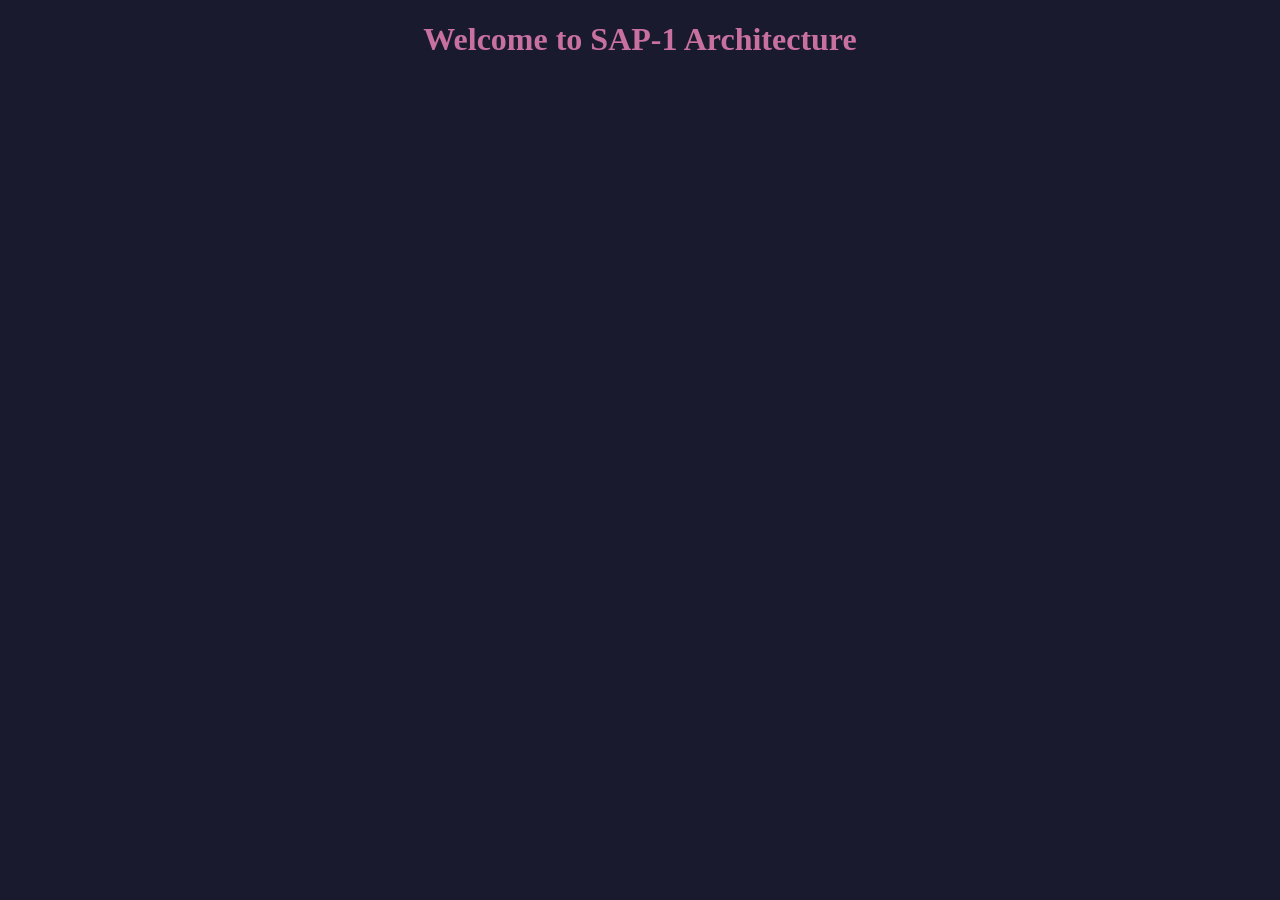
==== index.html @ 403279ca "Add files via upload" ====
<!DOCTYPE html>
<html lang="en">
<head>
    <meta charset="UTF-8">
    <meta name="viewport" content="width=device-width, initial-scale=1.0">
    <title>SAP-1 Architecture</title>
    <link rel="stylesheet" href="style.css">
</head>
<body>
    <h1>Welcome to SAP-1 Architecture</h1>
    <script src="script.js"></script>
</body>
</html>
---- style.css ----
body {
    background-color: #1a1a2e;
    color: rgb(19, 74, 5);
    font-family: 'Times New Roman', sans-serif;
    text-align: center;
}

h1 {
    color: #c871a1;
}
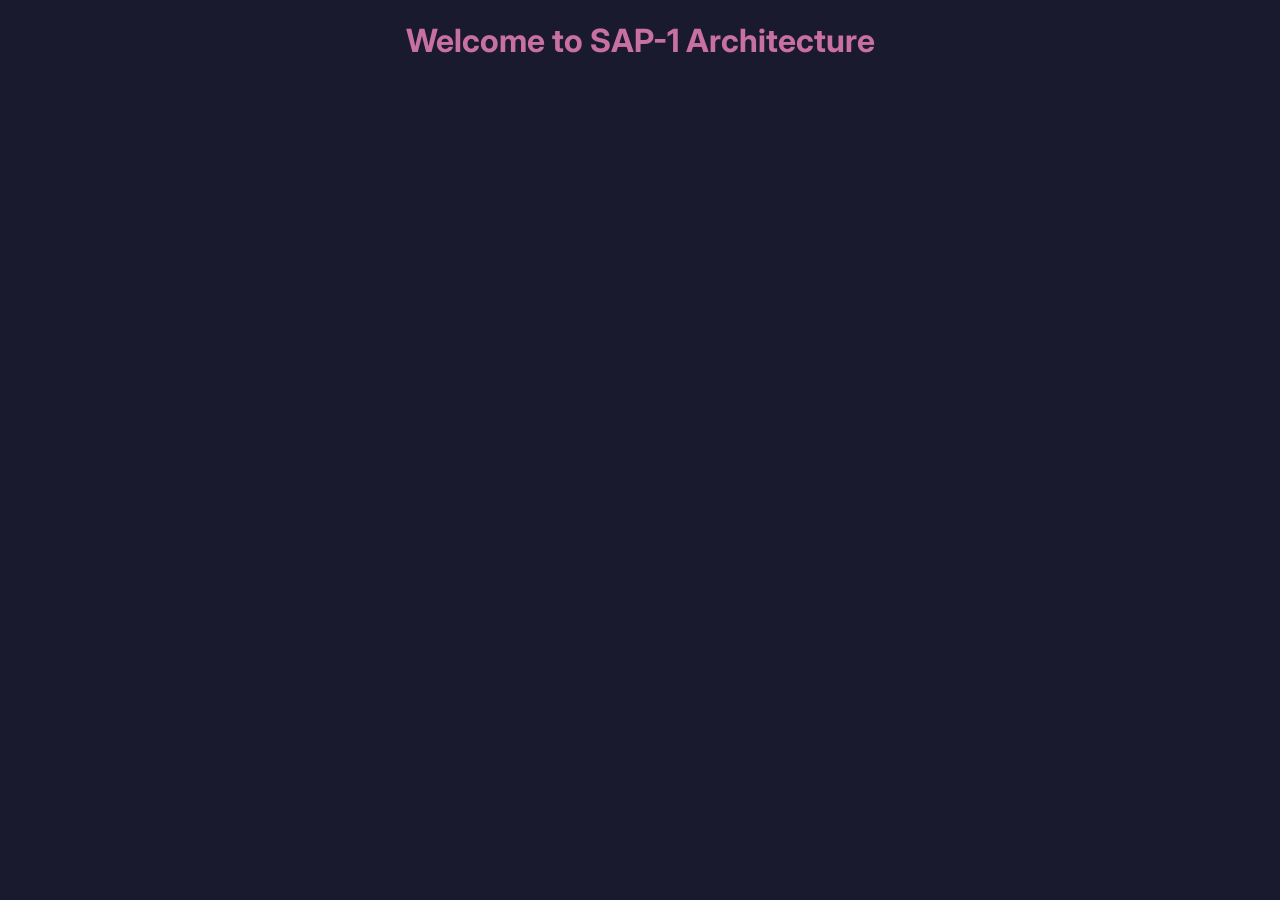
==== commit caefb263: "test 2 null font" ====
--- a/index.html
+++ b/index.html
@@ -1,6 +1,7 @@
 <!DOCTYPE html>
 <html lang="en">
 <head>
+    <link href="https://fonts.googleapis.com/css2?family=Inter:wght@400;700&display=swap" rel="stylesheet">
     <meta charset="UTF-8">
     <meta name="viewport" content="width=device-width, initial-scale=1.0">
     <title>SAP-1 Architecture</title>
--- a/style.css
+++ b/style.css
@@ -1,7 +1,7 @@
 body {
     background-color: #1a1a2e;
     color: rgb(19, 74, 5);
-    font-family: 'Times New Roman', sans-serif;
+    font-family: 'Inter', sans-serif;
     text-align: center;
 }
 
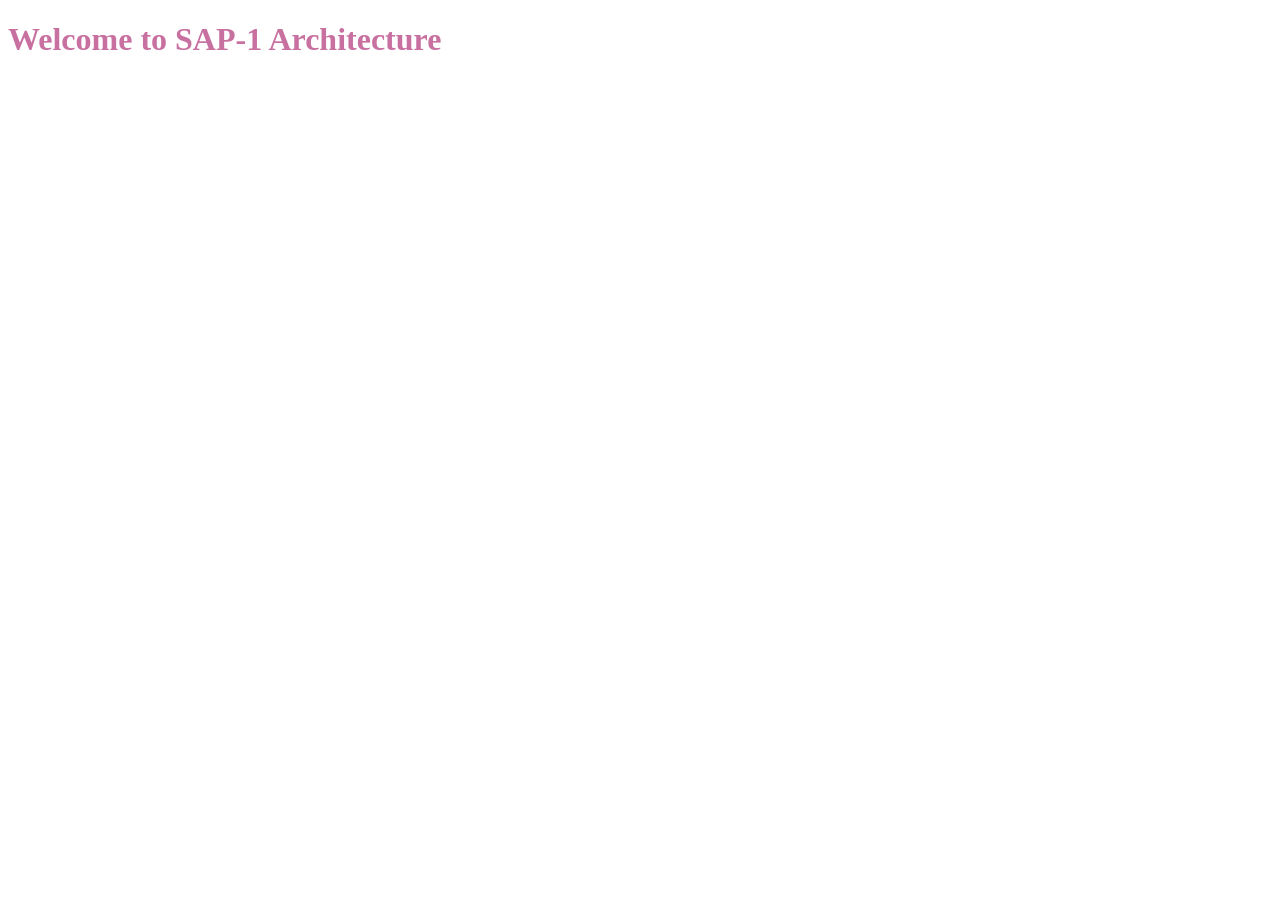
==== commit 3a2737b8: "test null font 3" ====
--- a/index.html
+++ b/index.html
@@ -1,7 +1,7 @@
 <!DOCTYPE html>
 <html lang="en">
 <head>
-    <link href="https://fonts.googleapis.com/css2?family=Inter:wght@400;700&display=swap" rel="stylesheet">
+    <link href="https://fonts.googleapis.com/css2?family=Story+Script&display=swap" rel="stylesheet">
     <meta charset="UTF-8">
     <meta name="viewport" content="width=device-width, initial-scale=1.0">
     <title>SAP-1 Architecture</title>
--- a/style.css
+++ b/style.css
@@ -1,9 +1,12 @@
-body {
+body.story-script-regular {
     background-color: #1a1a2e;
     color: rgb(19, 74, 5);
-    font-family: 'Inter', sans-serif;
+    font-family: "Story Script", sans-serif;
+    font-weight: 400;
+    font-style: normal;
     text-align: center;
 }
+
 
 h1 {
     color: #c871a1;
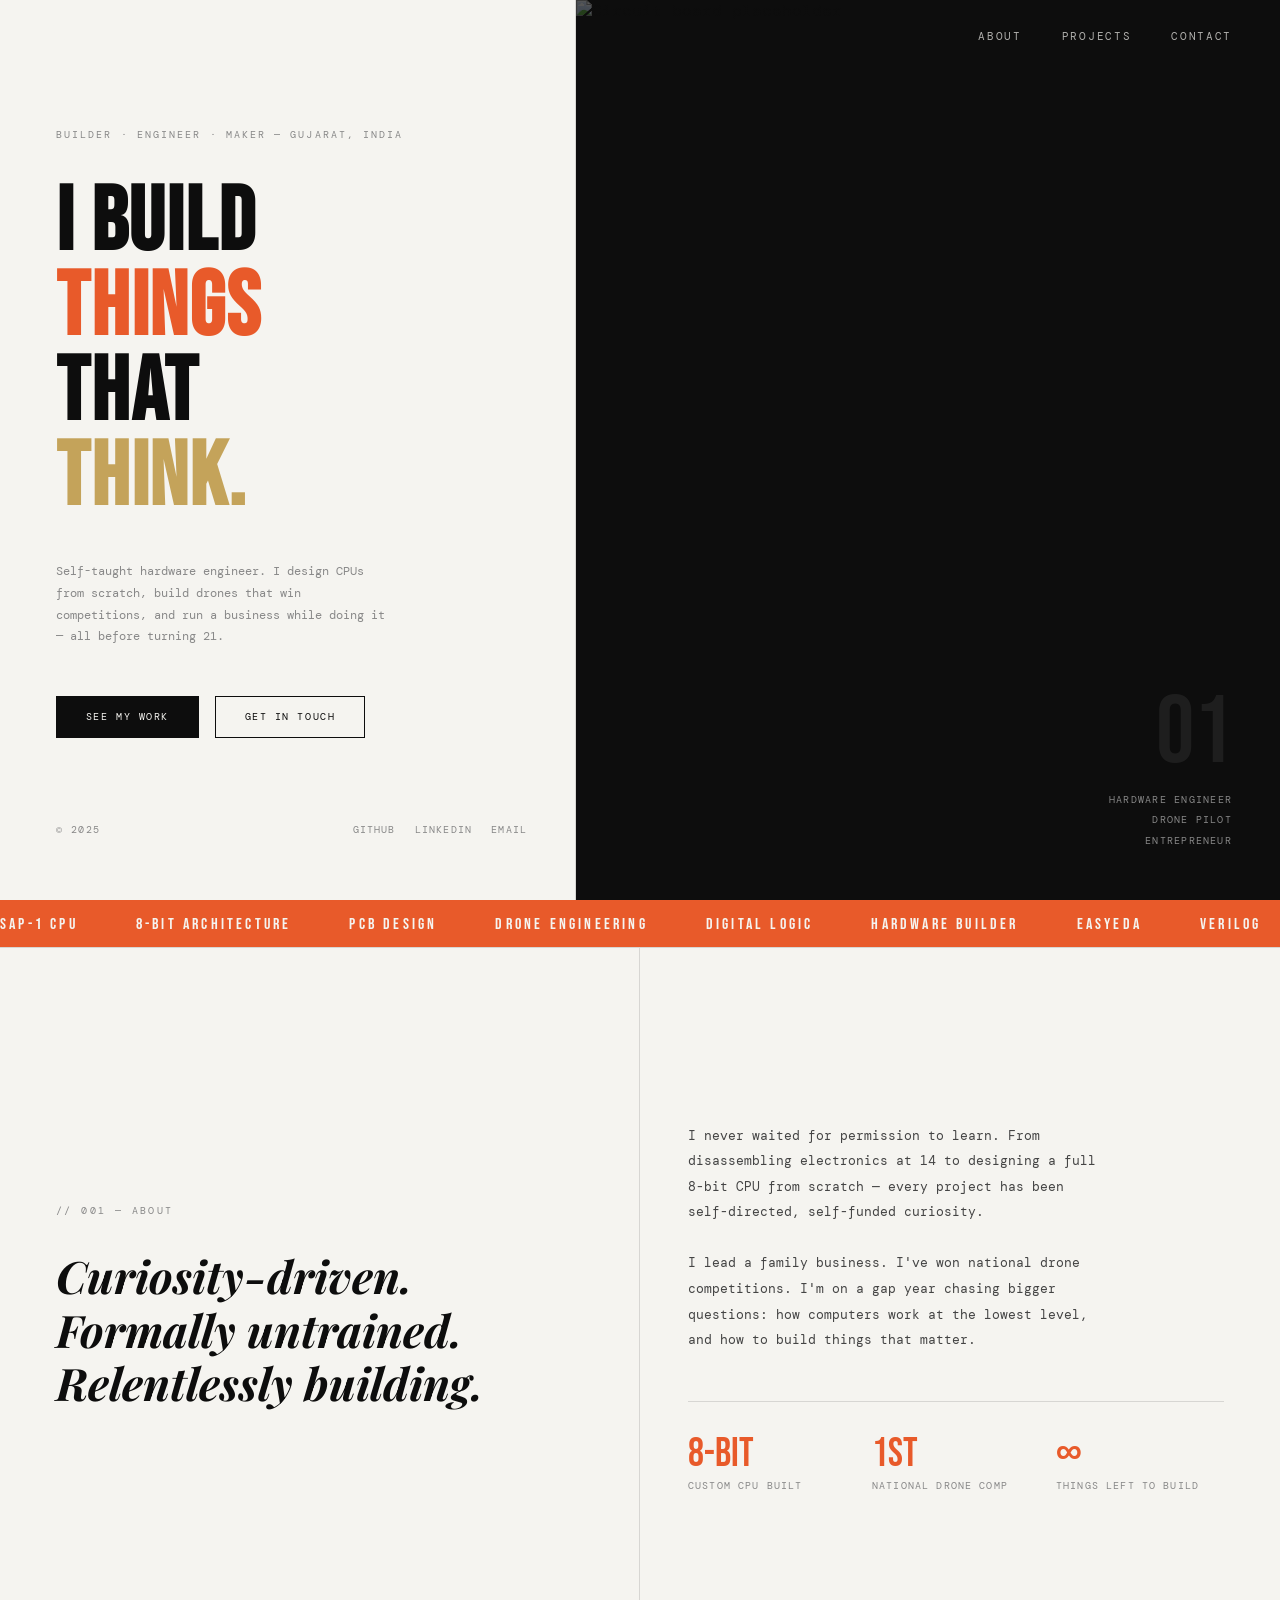
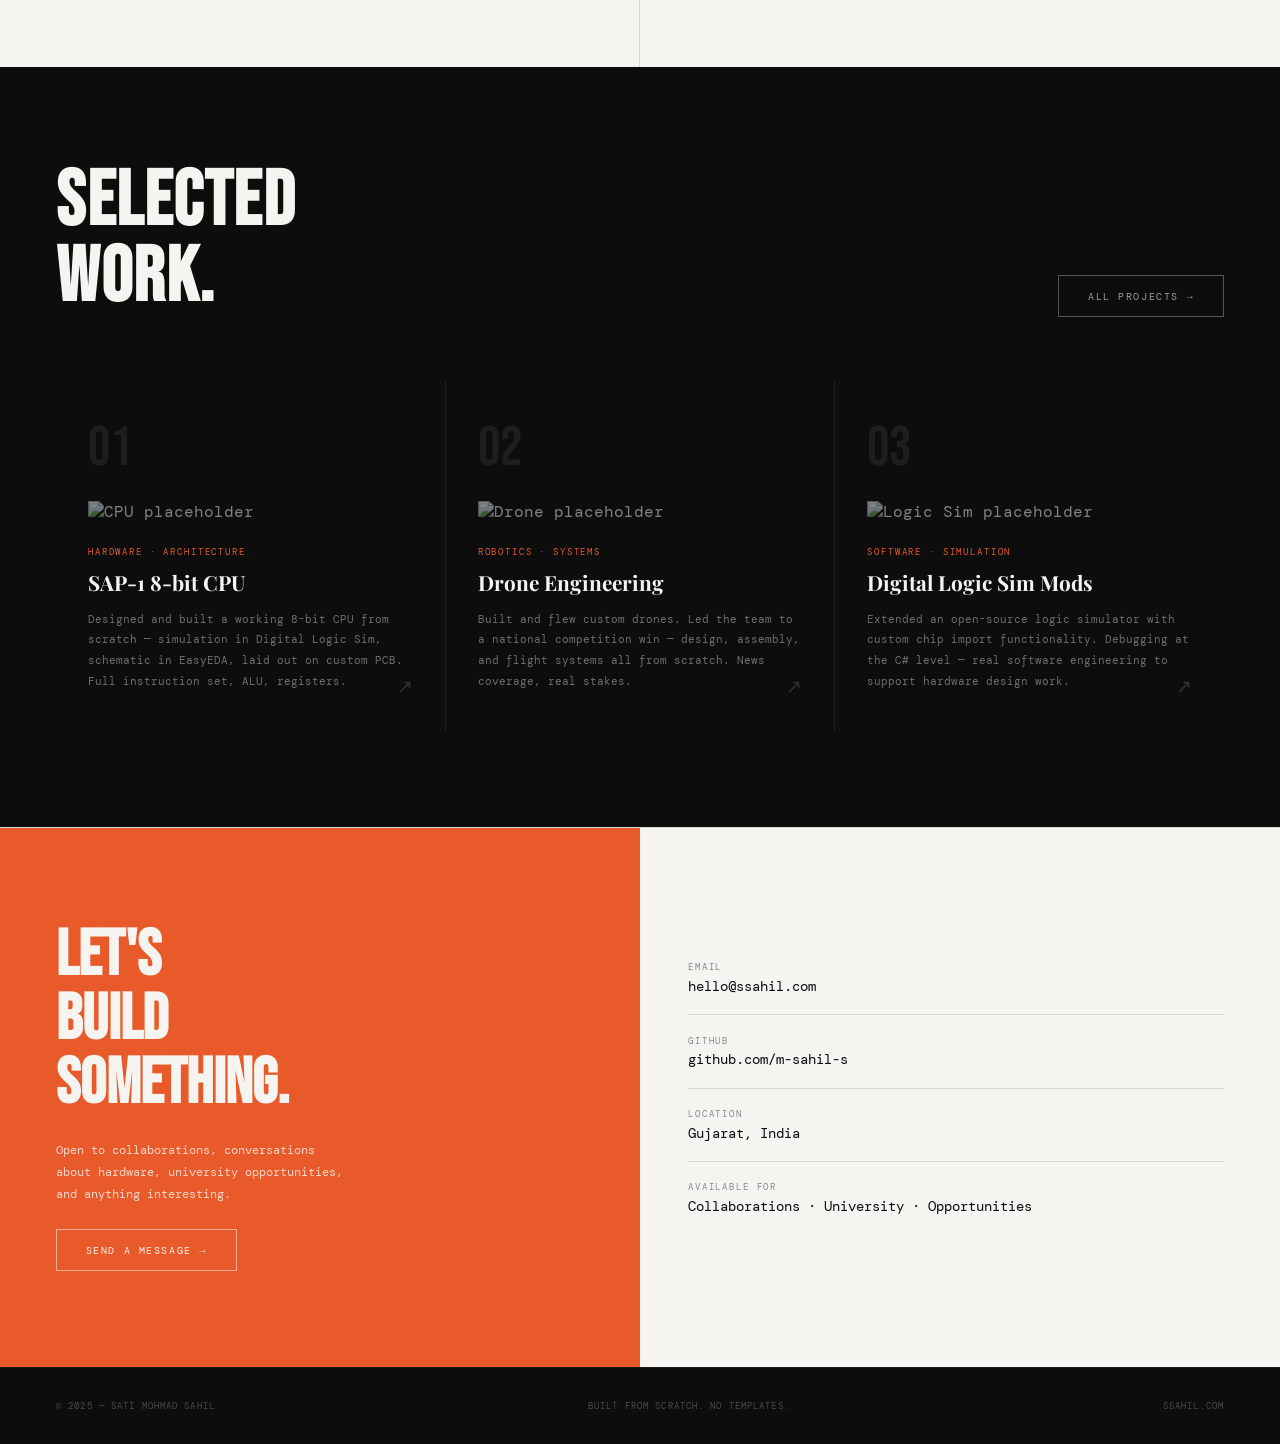
==== commit 9b0843c1: "Add files via upload" ====
--- a/index.html
+++ b/index.html
@@ -1,14 +1,697 @@
-<!DOCTYPE html>
-<html lang="en">
-<head>
-    <link href="https://fonts.googleapis.com/css2?family=Story+Script&display=swap" rel="stylesheet">
-    <meta charset="UTF-8">
-    <meta name="viewport" content="width=device-width, initial-scale=1.0">
-    <title>SAP-1 Architecture</title>
-    <link rel="stylesheet" href="style.css">
-</head>
-<body>
-    <h1>Welcome to SAP-1 Architecture</h1>
-    <script src="script.js"></script>
-</body>
-</html>
+<!DOCTYPE html>
+<html lang="en">
+<head>
+<meta charset="UTF-8">
+<meta name="viewport" content="width=device-width, initial-scale=1.0">
+<title>S — Portfolio</title>
+<link rel="preconnect" href="https://fonts.googleapis.com">
+<link rel="preconnect" href="https://fonts.gstatic.com" crossorigin>
+<link href="https://fonts.googleapis.com/css2?family=Bebas+Neue&family=DM+Mono:ital,wght@0,300;0,400;0,500;1,300&family=Playfair+Display:ital,wght@0,400;0,700;1,400&display=swap" rel="stylesheet">
+
+<style>
+  *, *::before, *::after { margin: 0; padding: 0; box-sizing: border-box; }
+
+  :root {
+    --white: #f5f4f0;
+    --black: #0d0d0d;
+    --gray: #888;
+    --accent: #e85a2a;
+    --accent2: #c4a35a;
+    --border: rgba(0,0,0,0.12);
+    --border-light: rgba(255,255,255,0.1);
+  }
+
+  html { scroll-behavior: smooth; }
+
+  body {
+    font-family: 'DM Mono', monospace;
+    background: var(--white);
+    color: var(--black);
+    overflow-x: hidden;
+    cursor: crosshair;
+  }
+
+  /* NAV */
+  nav {
+    position: fixed;
+    top: 0; left: 0; right: 0;
+    z-index: 100;
+    display: flex;
+    justify-content: space-between;
+    align-items: center;
+    padding: 1.2rem 3rem;
+    mix-blend-mode: normal;
+  }
+
+  .nav-logo {
+    font-family: 'Bebas Neue', sans-serif;
+    font-size: 1.6rem;
+    letter-spacing: 0.1em;
+    color: var(--white);
+    text-decoration: none;
+  }
+
+  .nav-links {
+    display: flex;
+    gap: 2.5rem;
+    list-style: none;
+  }
+
+  .nav-links a {
+    font-size: 0.7rem;
+    letter-spacing: 0.15em;
+    text-transform: uppercase;
+    color: var(--white);
+    text-decoration: none;
+    opacity: 0.7;
+    transition: opacity 0.2s;
+  }
+
+  .nav-links a:hover { opacity: 1; }
+
+  /* HERO — SPLIT */
+  .hero {
+    display: grid;
+    grid-template-columns: 45% 55%;
+    min-height: 100vh;
+  }
+
+  .hero-left {
+    background: var(--white);
+    padding: 8rem 3rem 4rem 3.5rem;
+    display: flex;
+    flex-direction: column;
+    justify-content: space-between;
+    position: relative;
+    border-right: 1px solid var(--border);
+  }
+
+  .hero-tag {
+    font-size: 0.65rem;
+    letter-spacing: 0.2em;
+    text-transform: uppercase;
+    color: var(--gray);
+    margin-bottom: 2.5rem;
+  }
+
+  .hero-headline {
+    font-family: 'Bebas Neue', sans-serif;
+    font-size: clamp(4rem, 7vw, 7rem);
+    line-height: 0.95;
+    letter-spacing: 0.02em;
+  }
+
+  .hero-headline .accent { color: var(--accent); }
+  .hero-headline .accent2 { color: var(--accent2); }
+
+  .hero-sub {
+    margin-top: 2.5rem;
+    font-size: 0.75rem;
+    line-height: 1.8;
+    color: var(--gray);
+    max-width: 340px;
+  }
+
+  .hero-ctas {
+    display: flex;
+    gap: 1rem;
+    margin-top: 3rem;
+  }
+
+  .btn {
+    font-family: 'DM Mono', monospace;
+    font-size: 0.65rem;
+    letter-spacing: 0.15em;
+    text-transform: uppercase;
+    padding: 0.85rem 1.8rem;
+    border: 1px solid var(--black);
+    background: transparent;
+    color: var(--black);
+    cursor: crosshair;
+    text-decoration: none;
+    transition: background 0.2s, color 0.2s;
+  }
+
+  .btn:hover { background: var(--black); color: var(--white); }
+  .btn.filled { background: var(--black); color: var(--white); }
+  .btn.filled:hover { background: var(--accent); border-color: var(--accent); }
+
+  .hero-bottom {
+    display: flex;
+    align-items: center;
+    justify-content: space-between;
+    margin-top: auto;
+    padding-top: 3rem;
+  }
+
+  .hero-counter {
+    font-size: 0.6rem;
+    letter-spacing: 0.15em;
+    color: var(--gray);
+  }
+
+  .hero-socials {
+    display: flex;
+    gap: 1.2rem;
+  }
+
+  .hero-socials a {
+    font-size: 0.6rem;
+    letter-spacing: 0.12em;
+    text-transform: uppercase;
+    color: var(--gray);
+    text-decoration: none;
+    transition: color 0.2s;
+  }
+
+  .hero-socials a:hover { color: var(--black); }
+
+  /* RIGHT PANEL */
+  .hero-right {
+    background: var(--black);
+    position: relative;
+    overflow: hidden;
+  }
+
+  .hero-right img {
+    width: 100%;
+    height: 100%;
+    object-fit: cover;
+    opacity: 0.6;
+    display: block;
+  }
+
+  .hero-right-overlay {
+    position: absolute;
+    inset: 0;
+    background: linear-gradient(135deg, rgba(13,13,13,0.5) 0%, transparent 60%);
+  }
+
+  .hero-right-text {
+    position: absolute;
+    bottom: 3rem;
+    right: 3rem;
+    text-align: right;
+  }
+
+  .hero-right-text p {
+    font-size: 0.65rem;
+    letter-spacing: 0.12em;
+    color: rgba(255,255,255,0.5);
+    line-height: 2;
+  }
+
+  .hero-right-text .big-num {
+    font-family: 'Bebas Neue', sans-serif;
+    font-size: 6rem;
+    color: rgba(255,255,255,0.07);
+    line-height: 1;
+    display: block;
+    margin-bottom: 0.5rem;
+  }
+
+  /* MARQUEE */
+  .marquee-wrap {
+    background: var(--accent);
+    overflow: hidden;
+    padding: 0.8rem 0;
+    white-space: nowrap;
+  }
+
+  .marquee-track {
+    display: inline-block;
+    animation: marquee 18s linear infinite;
+  }
+
+  .marquee-track span {
+    font-family: 'Bebas Neue', sans-serif;
+    font-size: 1rem;
+    letter-spacing: 0.2em;
+    color: var(--white);
+    margin-right: 3rem;
+  }
+
+  @keyframes marquee {
+    0% { transform: translateX(0); }
+    100% { transform: translateX(-50%); }
+  }
+
+  /* ABOUT / SPLIT TEXT */
+  .section-about {
+    display: grid;
+    grid-template-columns: 1fr 1fr;
+    min-height: 80vh;
+    border-top: 1px solid var(--border);
+  }
+
+  .about-left {
+    padding: 6rem 3rem 6rem 3.5rem;
+    border-right: 1px solid var(--border);
+    display: flex;
+    flex-direction: column;
+    justify-content: center;
+  }
+
+  .section-label {
+    font-size: 0.6rem;
+    letter-spacing: 0.25em;
+    text-transform: uppercase;
+    color: var(--gray);
+    margin-bottom: 2rem;
+  }
+
+  .about-headline {
+    font-family: 'Playfair Display', serif;
+    font-size: clamp(2rem, 3.5vw, 3.5rem);
+    line-height: 1.2;
+    font-style: italic;
+  }
+
+  .about-right {
+    padding: 6rem 3.5rem 6rem 3rem;
+    display: flex;
+    flex-direction: column;
+    justify-content: center;
+    gap: 2rem;
+  }
+
+  .about-body {
+    font-size: 0.8rem;
+    line-height: 2;
+    color: #444;
+    max-width: 420px;
+  }
+
+  .stat-row {
+    display: grid;
+    grid-template-columns: 1fr 1fr 1fr;
+    gap: 1rem;
+    margin-top: 1rem;
+    padding-top: 2rem;
+    border-top: 1px solid var(--border);
+  }
+
+  .stat { }
+
+  .stat-num {
+    font-family: 'Bebas Neue', sans-serif;
+    font-size: 2.5rem;
+    color: var(--accent);
+    display: block;
+    line-height: 1;
+  }
+
+  .stat-label {
+    font-size: 0.6rem;
+    letter-spacing: 0.12em;
+    text-transform: uppercase;
+    color: var(--gray);
+    margin-top: 0.3rem;
+    display: block;
+  }
+
+  /* PROJECTS */
+  .section-projects {
+    border-top: 1px solid var(--border);
+    background: var(--black);
+    color: var(--white);
+    padding: 6rem 3.5rem;
+  }
+
+  .projects-header {
+    display: flex;
+    justify-content: space-between;
+    align-items: flex-end;
+    margin-bottom: 4rem;
+  }
+
+  .projects-title {
+    font-family: 'Bebas Neue', sans-serif;
+    font-size: clamp(3rem, 6vw, 6rem);
+    line-height: 1;
+    letter-spacing: 0.02em;
+  }
+
+  .projects-grid {
+    display: grid;
+    grid-template-columns: repeat(3, 1fr);
+    gap: 1px;
+    background: rgba(255,255,255,0.08);
+  }
+
+  .project-card {
+    background: var(--black);
+    padding: 2.5rem 2rem;
+    position: relative;
+    overflow: hidden;
+    transition: background 0.3s;
+    cursor: crosshair;
+  }
+
+  .project-card:hover { background: #141414; }
+
+  .project-card:hover .project-num { color: var(--accent); }
+
+  .project-num {
+    font-family: 'Bebas Neue', sans-serif;
+    font-size: 3.5rem;
+    color: rgba(255,255,255,0.07);
+    line-height: 1;
+    margin-bottom: 1.5rem;
+    transition: color 0.3s;
+  }
+
+  .project-img {
+    width: 100%;
+    height: 180px;
+    object-fit: cover;
+    opacity: 0.5;
+    margin-bottom: 1.5rem;
+    filter: grayscale(30%);
+    transition: opacity 0.3s, filter 0.3s;
+  }
+
+  .project-card:hover .project-img { opacity: 0.75; filter: grayscale(0%); }
+
+  .project-tag {
+    font-size: 0.58rem;
+    letter-spacing: 0.2em;
+    text-transform: uppercase;
+    color: var(--accent);
+    margin-bottom: 0.6rem;
+    display: block;
+  }
+
+  .project-name {
+    font-family: 'Playfair Display', serif;
+    font-size: 1.3rem;
+    color: var(--white);
+    margin-bottom: 0.8rem;
+  }
+
+  .project-desc {
+    font-size: 0.68rem;
+    line-height: 1.9;
+    color: rgba(255,255,255,0.4);
+  }
+
+  .project-arrow {
+    position: absolute;
+    bottom: 2rem;
+    right: 2rem;
+    font-size: 1.2rem;
+    color: rgba(255,255,255,0.15);
+    transition: color 0.3s, transform 0.3s;
+  }
+
+  .project-card:hover .project-arrow { color: var(--accent); transform: translate(3px, -3px); }
+
+  /* CONTACT */
+  .section-contact {
+    display: grid;
+    grid-template-columns: 1fr 1fr;
+    min-height: 60vh;
+    border-top: 1px solid var(--border);
+  }
+
+  .contact-left {
+    background: var(--accent);
+    padding: 6rem 3rem 6rem 3.5rem;
+    display: flex;
+    flex-direction: column;
+    justify-content: space-between;
+  }
+
+  .contact-headline {
+    font-family: 'Bebas Neue', sans-serif;
+    font-size: clamp(3rem, 5vw, 5.5rem);
+    color: var(--white);
+    line-height: 1;
+  }
+
+  .contact-sub {
+    font-size: 0.72rem;
+    color: rgba(255,255,255,0.75);
+    line-height: 1.9;
+    max-width: 300px;
+    margin-top: 1.5rem;
+  }
+
+  .contact-right {
+    padding: 6rem 3.5rem 6rem 3rem;
+    display: flex;
+    flex-direction: column;
+    justify-content: center;
+    gap: 1.2rem;
+  }
+
+  .contact-item {
+    display: flex;
+    flex-direction: column;
+    gap: 0.3rem;
+    padding-bottom: 1.2rem;
+    border-bottom: 1px solid var(--border);
+  }
+
+  .contact-item-label {
+    font-size: 0.58rem;
+    letter-spacing: 0.2em;
+    text-transform: uppercase;
+    color: var(--gray);
+  }
+
+  .contact-item-value {
+    font-size: 0.85rem;
+    color: var(--black);
+    text-decoration: none;
+    transition: color 0.2s;
+  }
+
+  .contact-item-value:hover { color: var(--accent); }
+
+  /* FOOTER */
+  footer {
+    background: var(--black);
+    padding: 2rem 3.5rem;
+    display: flex;
+    justify-content: space-between;
+    align-items: center;
+    border-top: 1px solid rgba(255,255,255,0.06);
+  }
+
+  footer p {
+    font-size: 0.58rem;
+    letter-spacing: 0.12em;
+    color: rgba(255,255,255,0.25);
+    text-transform: uppercase;
+  }
+
+  /* SCROLL REVEAL */
+  .reveal {
+    opacity: 0;
+    transform: translateY(24px);
+    transition: opacity 0.7s ease, transform 0.7s ease;
+  }
+
+  .reveal.visible {
+    opacity: 1;
+    transform: translateY(0);
+  }
+</style>
+</head>
+<body>
+
+<!-- NAV -->
+<nav>
+  <a class="nav-logo" href="#">S.</a>
+  <ul class="nav-links">
+    <li><a href="#about">About</a></li>
+    <li><a href="#projects">Projects</a></li>
+    <li><a href="#contact">Contact</a></li>
+  </ul>
+</nav>
+
+<!-- HERO -->
+<section class="hero">
+  <div class="hero-left">
+    <div>
+      <p class="hero-tag">Builder · Engineer · Maker — Gujarat, India</p>
+      <h1 class="hero-headline">
+        I BUILD<br>
+        <span class="accent">THINGS</span><br>
+        THAT<br>
+        <span class="accent2">THINK.</span>
+      </h1>
+      <p class="hero-sub">
+        Self-taught hardware engineer. I design CPUs from scratch, build drones that win competitions, and run a business while doing it — all before turning 21.
+      </p>
+      <div class="hero-ctas">
+        <a href="#projects" class="btn filled">See my work</a>
+        <a href="#contact" class="btn">Get in touch</a>
+      </div>
+    </div>
+    <div class="hero-bottom">
+      <span class="hero-counter">© 2025</span>
+      <div class="hero-socials">
+        <a href="#">GitHub</a>
+        <a href="#">LinkedIn</a>
+        <a href="#">Email</a>
+      </div>
+    </div>
+  </div>
+
+  <div class="hero-right">
+    <!-- Placeholder: dark image of circuit board / hardware -->
+    <img src="https://images.unsplash.com/photo-1518770660439-4636190af475?w=900&q=80" alt="Circuit board placeholder">
+    <div class="hero-right-overlay"></div>
+    <div class="hero-right-text">
+      <span class="big-num">01</span>
+      <p>HARDWARE ENGINEER</p>
+      <p>DRONE PILOT</p>
+      <p>ENTREPRENEUR</p>
+    </div>
+  </div>
+</section>
+
+<!-- MARQUEE -->
+<div class="marquee-wrap">
+  <div class="marquee-track">
+    <span>SAP-1 CPU</span>
+    <span>8-BIT ARCHITECTURE</span>
+    <span>PCB DESIGN</span>
+    <span>DRONE ENGINEERING</span>
+    <span>DIGITAL LOGIC</span>
+    <span>HARDWARE BUILDER</span>
+    <span>EASYEDA</span>
+    <span>VERILOG</span>
+    <span>GUJARAT, INDIA</span>
+    <span>SAP-1 CPU</span>
+    <span>8-BIT ARCHITECTURE</span>
+    <span>PCB DESIGN</span>
+    <span>DRONE ENGINEERING</span>
+    <span>DIGITAL LOGIC</span>
+    <span>HARDWARE BUILDER</span>
+    <span>EASYEDA</span>
+    <span>VERILOG</span>
+    <span>GUJARAT, INDIA</span>
+  </div>
+</div>
+
+<!-- ABOUT -->
+<section class="section-about" id="about">
+  <div class="about-left reveal">
+    <p class="section-label">// 001 — About</p>
+    <h2 class="about-headline">
+      Curiosity-driven.<br>
+      Formally untrained.<br>
+      <em>Relentlessly building.</em>
+    </h2>
+  </div>
+  <div class="about-right reveal">
+    <p class="about-body">
+      I never waited for permission to learn. From disassembling electronics at 14 to designing a full 8-bit CPU from scratch — every project has been self-directed, self-funded curiosity.<br><br>
+      I lead a family business. I've won national drone competitions. I'm on a gap year chasing bigger questions: how computers work at the lowest level, and how to build things that matter.
+    </p>
+    <div class="stat-row">
+      <div class="stat">
+        <span class="stat-num">8-bit</span>
+        <span class="stat-label">Custom CPU built</span>
+      </div>
+      <div class="stat">
+        <span class="stat-num">1st</span>
+        <span class="stat-label">National drone comp</span>
+      </div>
+      <div class="stat">
+        <span class="stat-num">∞</span>
+        <span class="stat-label">Things left to build</span>
+      </div>
+    </div>
+  </div>
+</section>
+
+<!-- PROJECTS -->
+<section class="section-projects" id="projects">
+  <div class="projects-header reveal">
+    <h2 class="projects-title">Selected<br>Work.</h2>
+    <a href="#" class="btn" style="border-color:rgba(255,255,255,0.3);color:rgba(255,255,255,0.6);">All projects →</a>
+  </div>
+
+  <div class="projects-grid">
+    <div class="project-card">
+      <div class="project-num">01</div>
+      <img class="project-img" src="https://images.unsplash.com/photo-1591799264318-7e6ef8ddb7ea?w=600&q=80" alt="CPU placeholder">
+      <span class="project-tag">Hardware · Architecture</span>
+      <h3 class="project-name">SAP-1 8-bit CPU</h3>
+      <p class="project-desc">Designed and built a working 8-bit CPU from scratch — simulation in Digital Logic Sim, schematic in EasyEDA, laid out on custom PCB. Full instruction set, ALU, registers.</p>
+      <span class="project-arrow">↗</span>
+    </div>
+
+    <div class="project-card">
+      <div class="project-num">02</div>
+      <img class="project-img" src="https://images.unsplash.com/photo-1473968512647-3e447244af8f?w=600&q=80" alt="Drone placeholder">
+      <span class="project-tag">Robotics · Systems</span>
+      <h3 class="project-name">Drone Engineering</h3>
+      <p class="project-desc">Built and flew custom drones. Led the team to a national competition win — design, assembly, and flight systems all from scratch. News coverage, real stakes.</p>
+      <span class="project-arrow">↗</span>
+    </div>
+
+    <div class="project-card">
+      <div class="project-num">03</div>
+      <img class="project-img" src="https://images.unsplash.com/photo-1555664424-778a1e5e1b48?w=600&q=80" alt="Logic Sim placeholder">
+      <span class="project-tag">Software · Simulation</span>
+      <h3 class="project-name">Digital Logic Sim Mods</h3>
+      <p class="project-desc">Extended an open-source logic simulator with custom chip import functionality. Debugging at the C# level — real software engineering to support hardware design work.</p>
+      <span class="project-arrow">↗</span>
+    </div>
+  </div>
+</section>
+
+<!-- CONTACT -->
+<section class="section-contact" id="contact">
+  <div class="contact-left">
+    <div>
+      <h2 class="contact-headline">Let's<br>Build<br>Something.</h2>
+      <p class="contact-sub">Open to collaborations, conversations about hardware, university opportunities, and anything interesting.</p>
+    </div>
+    <a href="mailto:hello@ssahil.com" class="btn" style="border-color:rgba(255,255,255,0.5);color:var(--white);width:fit-content;">Send a message →</a>
+  </div>
+
+  <div class="contact-right">
+    <div class="contact-item">
+      <span class="contact-item-label">Email</span>
+      <a class="contact-item-value" href="mailto:hello@ssahil.com">hello@ssahil.com</a>
+    </div>
+    <div class="contact-item">
+      <span class="contact-item-label">GitHub</span>
+      <a class="contact-item-value" href="#">github.com/m-sahil-s</a>
+    </div>
+    <div class="contact-item">
+      <span class="contact-item-label">Location</span>
+      <span class="contact-item-value" style="cursor:default;">Gujarat, India</span>
+    </div>
+    <div class="contact-item" style="border:none;">
+      <span class="contact-item-label">Available for</span>
+      <span class="contact-item-value" style="cursor:default;">Collaborations · University · Opportunities</span>
+    </div>
+  </div>
+</section>
+
+<!-- FOOTER -->
+<footer>
+  <p>© 2025 — Sati Mohmad Sahil</p>
+  <p>Built from scratch. No templates.</p>
+  <p>ssahil.com</p>
+</footer>
+
+<script>
+  const reveals = document.querySelectorAll('.reveal');
+  const io = new IntersectionObserver((entries) => {
+    entries.forEach(e => {
+      if (e.isIntersecting) { e.target.classList.add('visible'); io.unobserve(e.target); }
+    });
+  }, { threshold: 0.1 });
+  reveals.forEach(r => io.observe(r));
+</script>
+
+</body>
+</html>
